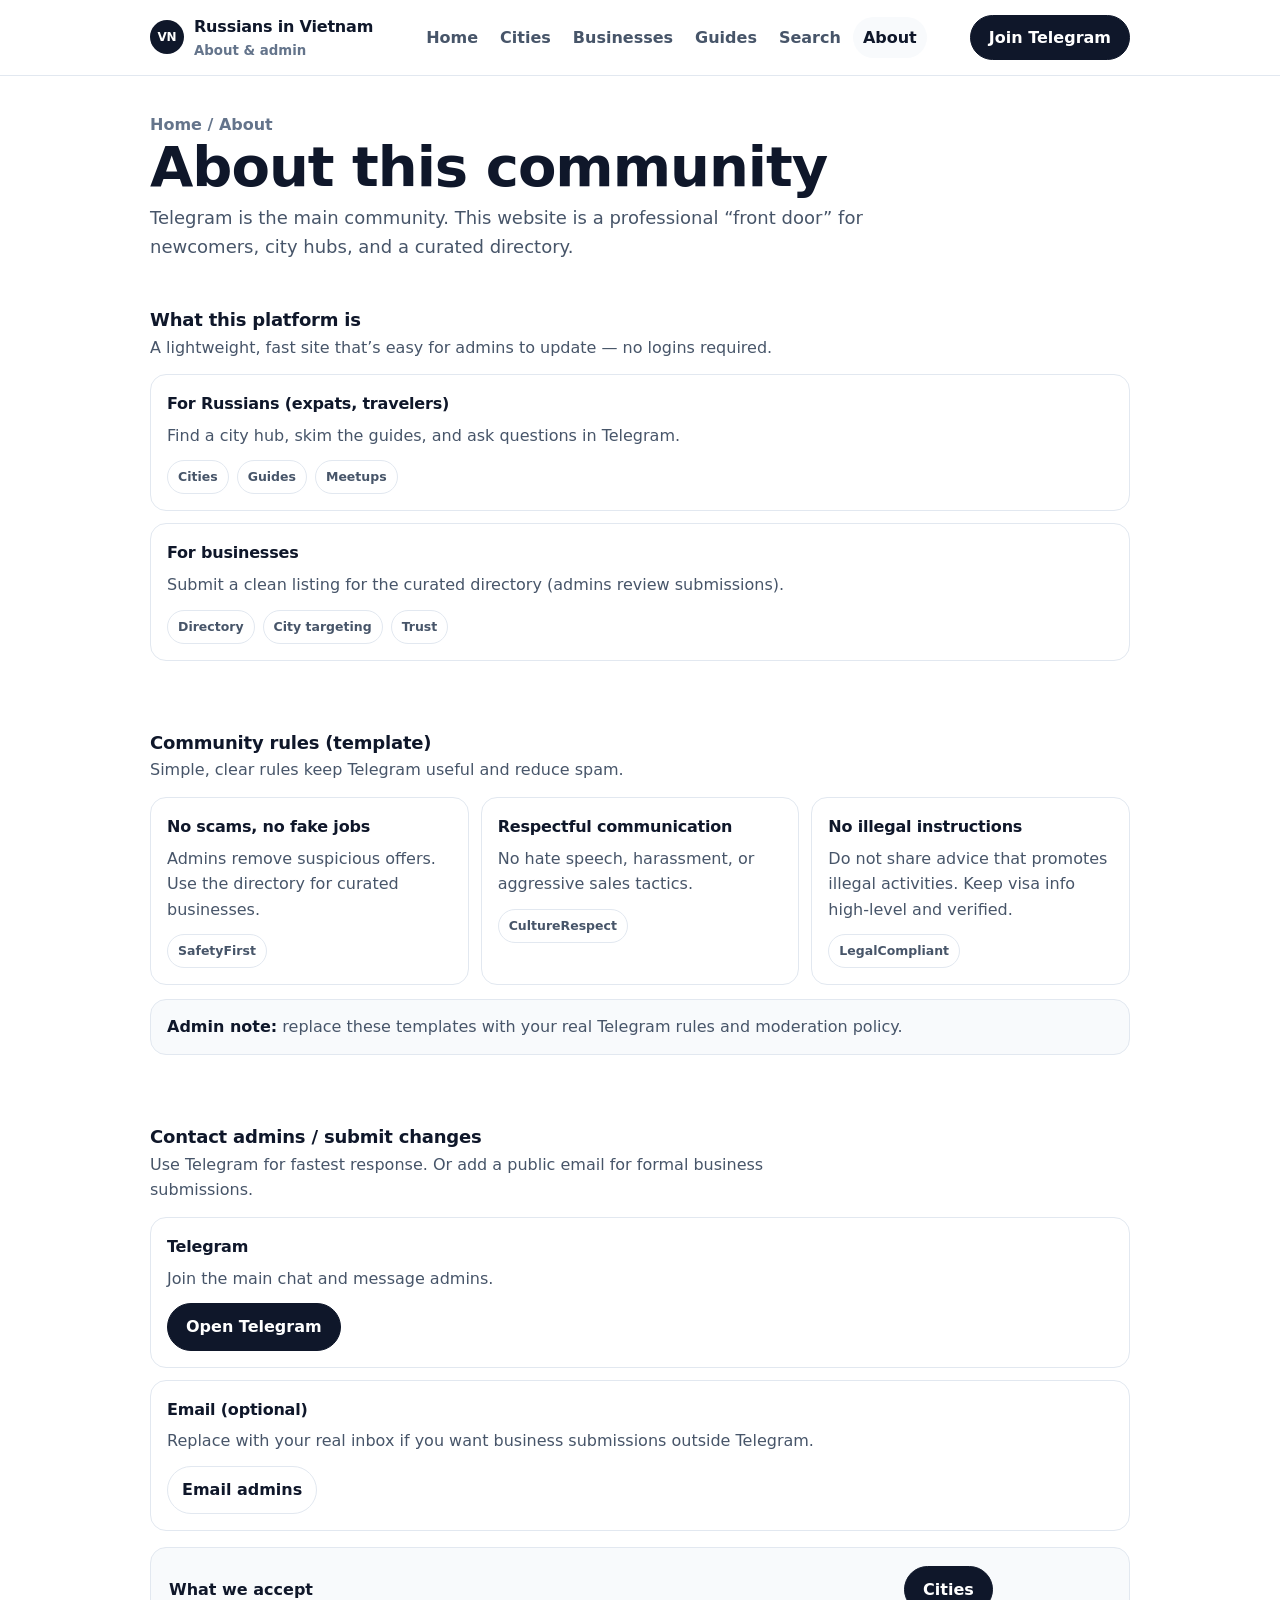
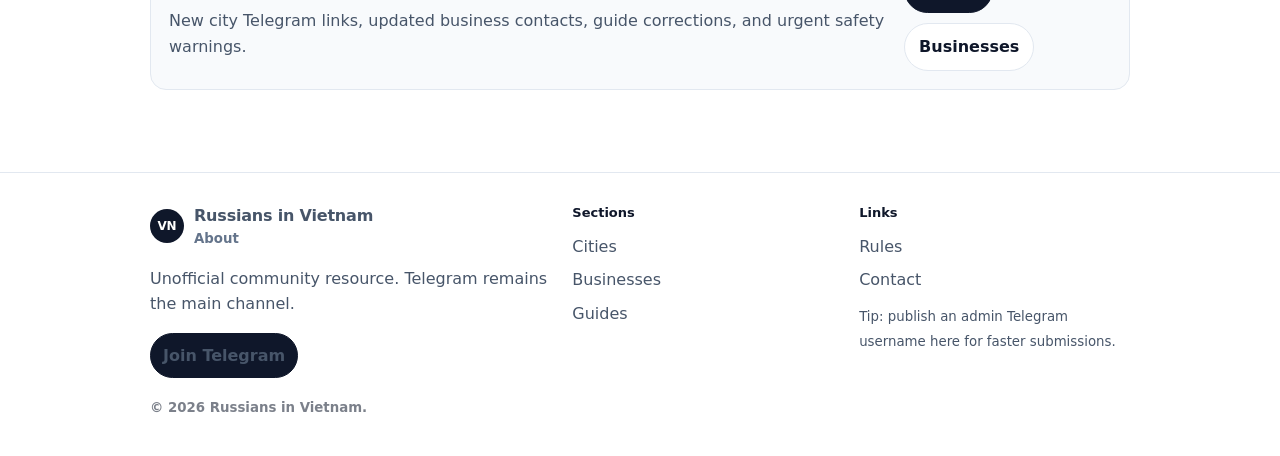
==== about/index.html @ 2bc67927 "VietNow: static site, Telegram search, Supabase schema, Python listener Made-with: Cursor" ====
<!doctype html>
<html lang="en">
  <head>
    <meta charset="utf-8" />
    <meta name="viewport" content="width=device-width, initial-scale=1" />
    <meta name="theme-color" content="#ffffff" />

    <title>About — Russians in Vietnam</title>
    <meta name="description" content="About the Russians in Vietnam platform: purpose, rules, and how to contact admins to add cities and businesses." />

    <link rel="stylesheet" href="../assets/styles.css" />
  </head>
  <body>
    <header class="topbar">
      <div class="container">
        <div class="topbar-inner">
          <a class="brand" href="../">
            <span class="brand-badge">VN</span>
            <span>
              Russians in Vietnam
              <small>About & admin</small>
            </span>
          </a>

          <nav class="nav" aria-label="Primary">
            <a href="../">Home</a>
            <a href="../cities/">Cities</a>
            <a href="../business/">Businesses</a>
            <a href="../guides/">Guides</a>
            <a href="../search/">Search</a>
            <a href="./" aria-current="page">About</a>
          </nav>

          <div class="actions">
            <a class="btn btn-primary btn-small btn-wide" href="https://t.me/your_telegram_invite" target="_blank" rel="noreferrer">
              Join Telegram
            </a>
            <button class="btn menu-btn" id="menuBtn" aria-expanded="false" aria-controls="mobileNav" type="button">Menu</button>
          </div>
        </div>

        <div class="mobile-nav" id="mobileNav">
          <div class="grid">
            <a href="../">Home</a>
            <a href="../cities/">Cities</a>
            <a href="../business/">Businesses</a>
            <a href="../guides/">Guides</a>
            <a href="../search/">Search</a>
            <a href="./" aria-current="page">About</a>
            <a class="btn btn-primary" href="https://t.me/your_telegram_invite" target="_blank" rel="noreferrer">Join Telegram</a>
          </div>
        </div>
      </div>
    </header>

    <main>
      <section class="page-title">
        <div class="container">
          <div class="breadcrumbs">Home / About</div>
          <h1>About this community</h1>
          <p class="lead" style="margin-bottom:0;">
            Telegram is the main community. This website is a professional “front door” for newcomers, city hubs, and a curated directory.
          </p>
        </div>
      </section>

      <section class="section">
        <div class="container">
          <div class="section-head">
            <div>
              <h2>What this platform is</h2>
              <p>A lightweight, fast site that’s easy for admins to update — no logins required.</p>
            </div>
          </div>

          <div class="grid-2">
            <div class="card">
              <h3>For Russians (expats, travelers)</h3>
              <p>Find a city hub, skim the guides, and ask questions in Telegram.</p>
              <div class="tags" style="margin-top:12px;">
                <span class="tag">Cities</span>
                <span class="tag">Guides</span>
                <span class="tag">Meetups</span>
              </div>
            </div>
            <div class="card">
              <h3>For businesses</h3>
              <p>Submit a clean listing for the curated directory (admins review submissions).</p>
              <div class="tags" style="margin-top:12px;">
                <span class="tag">Directory</span>
                <span class="tag">City targeting</span>
                <span class="tag">Trust</span>
              </div>
            </div>
          </div>
        </div>
      </section>

      <section class="section" id="rules">
        <div class="container">
          <div class="section-head">
            <div>
              <h2>Community rules (template)</h2>
              <p>Simple, clear rules keep Telegram useful and reduce spam.</p>
            </div>
          </div>

          <div class="cards">
            <div class="card">
              <h3>No scams, no fake jobs</h3>
              <p>Admins remove suspicious offers. Use the directory for curated businesses.</p>
              <div class="tags"><span class="tag"><strong>Safety</strong> First</span></div>
            </div>
            <div class="card">
              <h3>Respectful communication</h3>
              <p>No hate speech, harassment, or aggressive sales tactics.</p>
              <div class="tags"><span class="tag"><strong>Culture</strong> Respect</span></div>
            </div>
            <div class="card">
              <h3>No illegal instructions</h3>
              <p>Do not share advice that promotes illegal activities. Keep visa info high-level and verified.</p>
              <div class="tags"><span class="tag"><strong>Legal</strong> Compliant</span></div>
            </div>
          </div>

          <div class="notice">
            <strong>Admin note:</strong> replace these templates with your real Telegram rules and moderation policy.
          </div>
        </div>
      </section>

      <section class="section" id="contact">
        <div class="container">
          <div class="section-head">
            <div>
              <h2>Contact admins / submit changes</h2>
              <p>Use Telegram for fastest response. Or add a public email for formal business submissions.</p>
            </div>
          </div>

          <div class="grid-2">
            <div class="card">
              <h3>Telegram</h3>
              <p>Join the main chat and message admins.</p>
              <div style="margin-top:12px;" class="hero-actions">
                <a class="btn btn-primary btn-wide" href="https://t.me/your_telegram_invite" target="_blank" rel="noreferrer">Open Telegram</a>
              </div>
            </div>
            <div class="card">
              <h3>Email (optional)</h3>
              <p>Replace with your real inbox if you want business submissions outside Telegram.</p>
              <div style="margin-top:12px;" class="hero-actions">
                <a class="btn" href="mailto:admin@yourdomain.com?subject=Russians%20in%20Vietnam%20—%20Submission">Email admins</a>
              </div>
            </div>
          </div>

          <div class="cta" style="margin-top:16px;">
            <div>
              <h3 style="margin:0 0 6px; font-size:16px;">What we accept</h3>
              <p>New city Telegram links, updated business contacts, guide corrections, and urgent safety warnings.</p>
            </div>
            <div class="hero-actions">
              <a class="btn btn-primary btn-wide" href="../cities/">Cities</a>
              <a class="btn" href="../business/">Businesses</a>
            </div>
          </div>
        </div>
      </section>
    </main>

    <footer class="footer">
      <div class="container">
        <div class="footer-grid">
          <div>
            <div class="brand" style="margin-bottom:10px;">
              <span class="brand-badge">VN</span>
              <span>
                Russians in Vietnam
                <small>About</small>
              </span>
            </div>
            <p>Unofficial community resource. Telegram remains the main channel.</p>
            <div style="margin-top:12px;">
              <a class="btn btn-primary btn-small" href="https://t.me/your_telegram_invite" target="_blank" rel="noreferrer">Join Telegram</a>
            </div>
          </div>
          <div>
            <h3>Sections</h3>
            <ul class="list">
              <li><a href="../cities/">Cities</a></li>
              <li><a href="../business/">Businesses</a></li>
              <li><a href="../guides/">Guides</a></li>
            </ul>
          </div>
          <div>
            <h3>Links</h3>
            <ul class="list">
              <li><a href="#rules">Rules</a></li>
              <li><a href="#contact">Contact</a></li>
            </ul>
            <p style="margin-top:10px;"><small>Tip: publish an admin Telegram username here for faster submissions.</small></p>
          </div>
        </div>
        <div style="margin-top:16px; color: rgba(15,23,42,.55); font-weight:650;">
          <small>© <span id="year"></span> Russians in Vietnam.</small>
        </div>
      </div>
    </footer>

    <script src="../assets/app.js"></script>
    <script>
      document.getElementById('year').textContent = new Date().getFullYear();
    </script>
  </body>
</html>
---- assets/styles.css ----
:root{
  --bg: #ffffff;
  --text: #0f172a;
  --muted: #475569;
  --muted-2: #64748b;
  --border: #e2e8f0;
  --surface: #ffffff;
  --surface-2: #f8fafc;
  --brand: #0ea5e9;
  --ring: rgba(14,165,233,.25);
  --maxw: 980px;
  --radius: 16px;
  --radius-sm: 12px;
  --font: ui-sans-serif, system-ui, -apple-system, "Segoe UI", Roboto, Inter, Arial, "Noto Sans";
}

*{ box-sizing:border-box; }
html,body{ height:100%; }
body{
  margin:0;
  font-family: var(--font);
  color: var(--text);
  background: var(--bg);
  line-height: 1.6;
  -webkit-font-smoothing: antialiased;
  -moz-osx-font-smoothing: grayscale;
}

a{ color: inherit; text-decoration: none; }
a.link{ color: var(--brand); }
a.link:hover{ text-decoration: underline; }

.container{ width:min(var(--maxw), calc(100% - 44px)); margin:0 auto; }
.sr-only{ position:absolute; width:1px; height:1px; padding:0; margin:-1px; overflow:hidden; clip:rect(0,0,0,0); white-space:nowrap; border:0; }

.topbar{
  position: sticky;
  top: 0;
  z-index: 50;
  background: rgba(255,255,255,.86);
  border-bottom: 1px solid var(--border);
  backdrop-filter: blur(10px);
}
.topbar-inner{
  display:flex;
  align-items:center;
  justify-content:space-between;
  padding: 14px 0;
  gap: 14px;
}
.brand{
  display:flex;
  align-items:center;
  gap: 10px;
  font-weight: 750;
  letter-spacing: -0.2px;
}
.brand-badge{
  width: 34px;
  height: 34px;
  border-radius: 999px;
  background: #0f172a;
  color: #ffffff;
  display:grid;
  place-items:center;
  font-weight: 850;
  font-size: 12px;
}
.brand small{
  display:block;
  color: var(--muted-2);
  font-weight: 650;
  letter-spacing: 0;
}

.nav{
  display:flex;
  align-items:center;
  gap: 2px;
}
.nav a{
  padding: 8px 10px;
  border-radius: 999px;
  color: var(--muted);
  font-weight: 680;
}
.nav a:hover{ background: var(--surface-2); color: var(--text); }
.nav a[aria-current="page"]{ background: var(--surface-2); color: var(--text); }

.actions{ display:flex; align-items:center; gap: 10px; }
.btn{
  display:inline-flex;
  align-items:center;
  justify-content:center;
  gap: 10px;
  padding: 10px 14px;
  border-radius: 999px;
  border: 1px solid var(--border);
  background: var(--surface);
  color: var(--text);
  font-weight: 720;
  cursor:pointer;
  transition: background .12s ease, border-color .12s ease, transform .08s ease;
  user-select:none;
}
.btn:hover{ background: var(--surface-2); }
.btn:active{ transform: translateY(1px); }
.btn:focus{ outline: 2px solid transparent; box-shadow: 0 0 0 4px var(--ring); }
.btn-primary{
  background: #0f172a;
  color: #ffffff;
  border-color: #0f172a;
}
.btn-primary:hover{ background: #111c33; }
.btn-ghost{ background: transparent; }
.btn-small{ padding: 9px 12px; font-weight: 720; }
.btn-wide{ padding-left: 18px; padding-right: 18px; }

.menu-btn{ display:none; }
.mobile-nav{ display:none; padding: 0 0 14px; }
.mobile-nav .grid{ display:grid; grid-template-columns: 1fr; gap: 10px; }
.mobile-nav a{
  display:block;
  padding: 12px 12px;
  border-radius: 12px;
  border: 1px solid var(--border);
  background: var(--surface);
  color: var(--muted);
  font-weight: 700;
}
.mobile-nav a:hover{ background: var(--surface-2); color: var(--text); }
.mobile-nav.open{ display:block; }

.hero{ padding: 64px 0 24px; }
h1{
  margin: 12px 0 10px;
  font-size: clamp(34px, 4.6vw, 56px);
  line-height: 1.05;
  letter-spacing: -1px;
}
.lead{
  color: var(--muted);
  font-size: 18px;
  margin: 0 0 22px;
  max-width: 70ch;
}
.hero-actions{ display:flex; flex-wrap:wrap; gap: 10px; align-items:center; }

.kicker{
  display:inline-flex;
  align-items:center;
  gap: 10px;
  color: var(--muted);
  padding: 6px 10px;
  border-radius: 999px;
  border: 1px solid var(--border);
  background: var(--surface);
  font-weight: 680;
}
.dot{ width:7px; height:7px; border-radius: 999px; background: var(--brand); }

.section{ padding: 34px 0; }
.section-head{
  display:flex;
  align-items:flex-end;
  justify-content:space-between;
  gap: 14px;
  margin-bottom: 14px;
}
.section-head h2{ margin:0; font-size: 18px; letter-spacing: -0.2px; }
.section-head p{ margin:0; color: var(--muted); max-width: 70ch; }

.cards{
  display:grid;
  grid-template-columns: repeat(12, 1fr);
  gap: 12px;
}
.card{
  grid-column: span 4;
  border-radius: var(--radius);
  border: 1px solid var(--border);
  background: var(--surface);
  padding: 16px;
  transition: background .12s ease, border-color .12s ease;
}
.card:hover{ background: var(--surface-2); }
.card h3{ margin:0 0 6px; font-size: 16px; letter-spacing: -0.2px; }
.card p{ margin:0; color: var(--muted); }

.tags{ margin-top: 12px; display:flex; gap:8px; flex-wrap:wrap; }
.tag{
  display:inline-flex;
  align-items:center;
  padding: 6px 10px;
  border-radius: 999px;
  border: 1px solid var(--border);
  background: var(--surface);
  color: var(--muted);
  font-weight: 700;
  font-size: 12.5px;
}

.toolbar{
  display:flex;
  gap: 10px;
  flex-wrap:wrap;
  align-items:center;
  justify-content:space-between;
  margin: 10px 0 14px;
}
.input{
  flex: 1 1 260px;
  display:flex;
  align-items:center;
  gap: 10px;
  padding: 10px 12px;
  border-radius: 999px;
  border: 1px solid var(--border);
  background: var(--surface);
}
.input input{
  width:100%;
  border:0;
  outline:none;
  background: transparent;
  color: var(--text);
  font: inherit;
}
.pill-row{ display:flex; gap: 8px; flex-wrap:wrap; }
.pill{
  padding: 9px 12px;
  border-radius: 999px;
  border: 1px solid var(--border);
  background: var(--surface);
  color: var(--muted);
  font-weight: 720;
  cursor:pointer;
}
.pill:hover{ background: var(--surface-2); color: var(--text); }
.pill[aria-pressed="true"]{
  background: #0f172a;
  border-color: #0f172a;
  color: #ffffff;
}

.page-title{ padding: 36px 0 10px; }
.page-title h1{ margin: 0 0 8px; }
.breadcrumbs{ color: var(--muted-2); font-weight: 650; }

.notice{
  margin-top: 14px;
  border: 1px solid var(--border);
  background: var(--surface-2);
  border-radius: var(--radius);
  padding: 14px 16px;
  color: var(--muted);
}
.notice strong{ color: var(--text); }

.cta{
  margin-top: 16px;
  padding: 18px;
  border-radius: var(--radius);
  border: 1px solid var(--border);
  background: var(--surface-2);
  display:flex;
  justify-content:space-between;
  align-items:center;
  gap: 14px;
}
.cta p{ margin:0; color: var(--muted); }

.grid-2{ display:grid; grid-template-columns: 1fr 1fr; gap: 12px; }

.footer{
  margin-top: 48px;
  padding: 30px 0 36px;
  border-top: 1px solid var(--border);
  color: var(--muted);
}
.footer-grid{
  display:grid;
  grid-template-columns: 1.2fr .8fr .8fr;
  gap: 16px;
}
.footer a{ color: var(--muted); }
.footer a:hover{ color: var(--text); }
.footer h3{ margin:0 0 10px; font-size: 13px; color: var(--text); }
.list{ list-style:none; padding:0; margin:0; display:grid; gap: 8px; }

@media (max-width: 920px){
  .footer-grid{ grid-template-columns: 1fr; }
}

@media (max-width: 860px){
  .nav{ display:none; }
  .menu-btn{ display:inline-flex; }
  .card{ grid-column: span 6; }
}

@media (max-width: 560px){
  .container{ width: min(var(--maxw), calc(100% - 28px)); }
  .card{ grid-column: span 12; }
  .cta{ flex-direction: column; align-items:flex-start; }
  .grid-2{ grid-template-columns: 1fr; }
}

/* --- Search page ------------------------------------------------------- */
.search-shell{
  display:grid;
  gap: 14px;
}
.search-bar{
  display:flex;
  gap: 10px;
  align-items:center;
  flex-wrap: wrap;
}
.search-bar .input{ flex: 1 1 320px; }

.filter-block{
  border: 1px solid var(--border);
  background: var(--surface);
  border-radius: var(--radius);
  padding: 12px 14px;
}
.filter-block h3{
  margin: 0 0 8px;
  font-size: 12.5px;
  color: var(--muted-2);
  text-transform: uppercase;
  letter-spacing: .6px;
  font-weight: 750;
}
.filter-grid{
  display:grid;
  grid-template-columns: 1fr 1fr;
  gap: 10px;
}
@media (max-width: 860px){
  .filter-grid{ grid-template-columns: 1fr; }
}

.results-head{
  display:flex;
  justify-content: space-between;
  align-items: center;
  gap: 10px;
  margin-top: 4px;
}
.results-head small{ color: var(--muted-2); font-weight: 650; }

#results{
  display:grid;
  gap: 10px;
}

.result-card{
  border: 1px solid var(--border);
  background: var(--surface);
  border-radius: var(--radius);
  padding: 14px 16px;
  transition: background .12s ease, border-color .12s ease;
}
.result-card:hover{ background: var(--surface-2); }
.result-head{
  display:flex;
  justify-content: space-between;
  align-items:flex-start;
  gap: 10px;
  margin-bottom: 8px;
}
.result-head .tags{ margin-top: 0; }
.result-date{
  color: var(--muted-2);
  font-weight: 700;
  font-size: 12.5px;
  white-space: nowrap;
}
.result-text{
  margin: 0 0 10px;
  white-space: pre-wrap;
  word-break: break-word;
  color: var(--text);
}
.result-text mark{
  background: #fef08a;
  color: inherit;
  padding: 0 2px;
  border-radius: 3px;
}
.result-actions{
  display:flex;
  align-items:center;
  gap: 10px;
  flex-wrap: wrap;
}
.result-author{ color: var(--muted-2); font-weight: 700; font-size: 13px; }

.search-empty{
  padding: 18px;
  border: 1px dashed var(--border);
  border-radius: var(--radius);
  color: var(--muted);
  text-align: center;
}
#loadMoreBtn{ margin: 8px auto 0; display:block; }

/* --- High-end search hero (search/index.html) ------------------------- */
:root{
  --brand-blue: #2563eb;
  --brand-blue-2: #1d4ed8;
  --brand-ring: rgba(37, 99, 235, 0.16);
  --shadow-md: 0 10px 30px -12px rgba(15, 23, 42, 0.18);
  --shadow-lg: 0 24px 60px -24px rgba(15, 23, 42, 0.28);
}

body.search-app{ background: #ffffff; }

.mini-bar{
  position: sticky;
  top: 0;
  z-index: 50;
  background: rgba(255, 255, 255, 0.88);
  backdrop-filter: blur(10px);
  border-bottom: 1px solid var(--border);
}
.mini-bar-inner{
  display: flex;
  align-items: center;
  justify-content: space-between;
  padding: 14px 0;
  gap: 14px;
}
.mini-bar .brand{ font-weight: 800; letter-spacing: -0.3px; }
.mini-bar-actions{ display: flex; gap: 8px; align-items: center; }
.link-btn{
  background: transparent;
  border: 0;
  color: var(--muted);
  font: inherit;
  font-weight: 720;
  padding: 8px 12px;
  border-radius: 999px;
  cursor: pointer;
}
.link-btn:hover{ background: var(--surface-2); color: var(--text); }
.brand-btn{
  background: var(--brand-blue);
  color: #fff;
  border: 1px solid var(--brand-blue);
  padding: 9px 16px;
  border-radius: 999px;
  font-weight: 720;
  cursor: pointer;
  transition: background .12s ease, transform .08s ease, box-shadow .12s ease;
}
.brand-btn:hover{ background: var(--brand-blue-2); box-shadow: 0 6px 18px -8px var(--brand-blue); }
.brand-btn:active{ transform: translateY(1px); }

.hero-wrap{
  min-height: calc(100vh - 260px);
  display: grid;
  place-items: center;
  padding: 56px 0 40px;
}
.hero-inner{
  width: min(720px, 100% - 36px);
  text-align: center;
  margin: 0 auto;
  animation: heroIn .5s ease both;
}
@keyframes heroIn{
  from{ opacity: 0; transform: translateY(8px); }
  to  { opacity: 1; transform: none; }
}
.hero-eyebrow{
  display: inline-flex;
  align-items: center;
  gap: 8px;
  color: var(--muted);
  font-weight: 700;
  font-size: 13px;
  padding: 6px 12px;
  border: 1px solid var(--border);
  border-radius: 999px;
  background: #fff;
}
.hero-eyebrow .dot{ background: var(--brand-blue); }

.hero-title{
  margin: 18px 0 8px;
  font-size: clamp(30px, 4.4vw, 46px);
  font-weight: 800;
  line-height: 1.08;
  letter-spacing: -1.2px;
}
.hero-title .accent{
  background: linear-gradient(90deg, var(--brand-blue), #06b6d4);
  -webkit-background-clip: text;
  background-clip: text;
  -webkit-text-fill-color: transparent;
  color: transparent;
}
.hero-sub{
  margin: 0 0 22px;
  color: var(--muted);
  font-size: 15.5px;
}

.hero-search{
  display: flex;
  align-items: center;
  gap: 8px;
  padding: 8px 8px 8px 18px;
  border: 1.5px solid var(--brand-blue);
  border-radius: 999px;
  background: #fff;
  box-shadow: 0 0 0 0 var(--brand-ring), var(--shadow-md);
  transition: box-shadow .2s ease, border-color .2s ease, transform .1s ease;
}
.hero-search:focus-within{
  box-shadow: 0 0 0 6px var(--brand-ring), var(--shadow-lg);
  border-color: var(--brand-blue-2);
}
.hero-search .icon{
  color: var(--brand-blue);
  font-size: 20px;
  font-weight: 800;
  line-height: 1;
  padding-right: 4px;
}
.hero-search input{
  flex: 1 1 auto;
  min-width: 0;
  border: 0;
  outline: none;
  background: transparent;
  padding: 14px 0;
  font: inherit;
  font-size: 17px;
  color: var(--text);
}
.hero-search input::placeholder{ color: #94a3b8; }
.hero-search .go{
  flex-shrink: 0;
  border: 0;
  background: var(--brand-blue);
  color: #fff;
  border-radius: 999px;
  padding: 12px 22px;
  font: inherit;
  font-weight: 720;
  cursor: pointer;
  transition: background .12s ease, transform .08s ease;
}
.hero-search .go:hover{ background: var(--brand-blue-2); }
.hero-search .go:active{ transform: translateY(1px); }

.hero-suggest{
  display: flex;
  gap: 8px;
  flex-wrap: wrap;
  justify-content: center;
  margin-top: 14px;
}
.chip-suggest{
  background: #fff;
  border: 1px solid var(--border);
  color: var(--muted);
  padding: 7px 12px;
  border-radius: 999px;
  font-weight: 680;
  font-size: 13.5px;
  cursor: pointer;
  transition: background .12s ease, border-color .12s ease, color .12s ease;
}
.chip-suggest:hover{
  background: #f1f5ff;
  border-color: #bfdbfe;
  color: var(--brand-blue-2);
}

/* --- Results (media-aware) ------------------------------------------- */
.results-wrap{
  width: min(820px, 100% - 36px);
  margin: 0 auto;
  padding: 8px 0 48px;
  display: grid;
  gap: 12px;
}
.results-wrap.hidden{ display: none; }
.results-toolbar{
  display: flex;
  gap: 10px;
  align-items: center;
  justify-content: space-between;
  flex-wrap: wrap;
  padding: 8px 4px;
}
.results-toolbar small{ color: var(--muted-2); font-weight: 700; }
.toolbar-filters{ display: flex; gap: 8px; flex-wrap: wrap; }
.toolbar-filters .pill{ padding: 7px 11px; font-size: 13px; }

.result-media{
  display: block;
  width: 100%;
  max-height: 260px;
  object-fit: cover;
  border-radius: 12px;
  margin-bottom: 10px;
  background: var(--surface-2);
}

/* --- FAQ ------------------------------------------------------------ */
.faq-section{
  width: min(720px, 100% - 36px);
  margin: 24px auto 12px;
}
.faq-section h2{
  font-size: 22px;
  letter-spacing: -0.4px;
  margin: 0 0 16px;
  text-align: center;
}
.faq-list{ display: grid; gap: 10px; }
.faq-item{
  border: 1px solid var(--border);
  border-radius: 14px;
  background: #fff;
  overflow: hidden;
  transition: border-color .15s ease, box-shadow .15s ease;
}
.faq-item[open]{
  border-color: #bfdbfe;
  box-shadow: 0 10px 24px -18px var(--brand-blue);
}
.faq-item summary{
  cursor: pointer;
  list-style: none;
  padding: 16px 18px;
  font-weight: 720;
  display: flex;
  align-items: center;
  justify-content: space-between;
  gap: 12px;
}
.faq-item summary::-webkit-details-marker{ display: none; }
.faq-item summary::after{
  content: "+";
  color: var(--brand-blue);
  font-weight: 800;
  font-size: 20px;
  transition: transform .2s ease;
}
.faq-item[open] summary::after{ content: "−"; }
.faq-item p{
  margin: 0;
  padding: 0 18px 16px;
  color: var(--muted);
}

/* --- Legal footer --------------------------------------------------- */
.legal-footer{
  border-top: 1px solid var(--border);
  padding: 22px 0 28px;
  color: var(--muted-2);
  font-size: 13.5px;
  background: #fff;
}
.legal-inner{
  display: flex;
  gap: 14px;
  justify-content: space-between;
  align-items: center;
  flex-wrap: wrap;
}
.legal-links{ display: flex; gap: 18px; flex-wrap: wrap; }
.legal-links a{ color: var(--muted); font-weight: 700; }
.legal-links a:hover{ color: var(--text); text-decoration: underline; }

/* --- Auth modal ----------------------------------------------------- */
.modal-backdrop{
  position: fixed;
  inset: 0;
  background: rgba(15, 23, 42, 0.5);
  display: none;
  align-items: center;
  justify-content: center;
  z-index: 100;
  padding: 16px;
  animation: fadeIn .18s ease both;
}
.modal-backdrop.open{ display: flex; }
@keyframes fadeIn{ from{opacity:0} to{opacity:1} }
.modal{
  width: min(420px, 100%);
  background: #fff;
  border-radius: 18px;
  box-shadow: var(--shadow-lg);
  padding: 22px;
  animation: modalIn .22s ease both;
}
@keyframes modalIn{ from{opacity:0; transform: translateY(10px) scale(.98)} to{opacity:1; transform: none} }
.modal h3{ margin: 0 0 6px; font-size: 20px; letter-spacing: -0.3px; }
.modal p.modal-sub{ margin: 0 0 16px; color: var(--muted); font-size: 14px; }
.modal-close{
  float: right;
  background: transparent;
  border: 0;
  font-size: 22px;
  line-height: 1;
  cursor: pointer;
  color: var(--muted-2);
  padding: 2px 6px;
  border-radius: 8px;
}
.modal-close:hover{ background: var(--surface-2); color: var(--text); }
.modal .tabs{
  display: flex;
  background: var(--surface-2);
  padding: 4px;
  border-radius: 999px;
  margin-bottom: 16px;
  gap: 4px;
}
.modal .tabs button{
  flex: 1;
  border: 0;
  background: transparent;
  color: var(--muted);
  padding: 8px 12px;
  border-radius: 999px;
  cursor: pointer;
  font: inherit;
  font-weight: 700;
}
.modal .tabs button[aria-selected="true"]{
  background: #fff;
  color: var(--text);
  box-shadow: 0 1px 2px rgba(15,23,42,.06);
}
.modal-form{ display: grid; gap: 10px; }
.modal-form label{ display: grid; gap: 6px; font-size: 13px; color: var(--muted); font-weight: 700; }
.modal-form input, .modal-form textarea{
  border: 1px solid var(--border);
  background: #fff;
  border-radius: 12px;
  padding: 11px 13px;
  font: inherit;
  color: var(--text);
  outline: none;
  transition: border-color .12s ease, box-shadow .12s ease;
}
.modal-form input:focus, .modal-form textarea:focus{
  border-color: var(--brand-blue);
  box-shadow: 0 0 0 4px var(--brand-ring);
}
.modal-form textarea{ min-height: 90px; resize: vertical; }
.modal-form .btn-submit{
  background: var(--brand-blue);
  color: #fff;
  border: 0;
  padding: 12px 14px;
  border-radius: 12px;
  font: inherit;
  font-weight: 720;
  cursor: pointer;
  margin-top: 4px;
  transition: background .12s ease;
}
.modal-form .btn-submit:hover{ background: var(--brand-blue-2); }
.modal-form .btn-submit[disabled]{ opacity: .6; cursor: wait; }
.form-status{
  font-size: 13px;
  min-height: 1.2em;
  color: var(--muted);
}
.form-status.error{ color: #b91c1c; }
.form-status.success{ color: #047857; }

/* --- Chatbox widget ------------------------------------------------- */
.chatbox-btn{
  position: fixed;
  right: 20px;
  bottom: 20px;
  z-index: 90;
  width: 56px;
  height: 56px;
  border-radius: 999px;
  background: var(--brand-blue);
  color: #fff;
  border: 0;
  cursor: pointer;
  box-shadow: var(--shadow-lg);
  font-size: 22px;
  display: grid;
  place-items: center;
  transition: transform .15s ease, background .12s ease;
}
.chatbox-btn:hover{ background: var(--brand-blue-2); transform: translateY(-1px); }
.chatbox-btn[aria-expanded="true"]{ transform: rotate(45deg); }

.chatbox-panel{
  position: fixed;
  right: 20px;
  bottom: 88px;
  width: min(340px, calc(100% - 40px));
  background: #fff;
  border-radius: 18px;
  box-shadow: var(--shadow-lg);
  border: 1px solid var(--border);
  z-index: 90;
  padding: 18px;
  display: none;
  animation: modalIn .18s ease both;
}
.chatbox-panel.open{ display: block; }
.chatbox-panel h4{ margin: 0 0 4px; font-size: 16px; letter-spacing: -0.2px; }
.chatbox-panel p.chat-sub{ margin: 0 0 12px; color: var(--muted); font-size: 13.5px; }
.chatbox-panel .alt-action{
  margin-top: 10px;
  font-size: 13px;
  color: var(--muted);
  text-align: center;
}
.chatbox-panel .alt-action a{
  color: var(--brand-blue);
  font-weight: 700;
}
.chatbox-panel .alt-action a:hover{ text-decoration: underline; }

@media (max-width: 560px){
  .hero-title{ font-size: 30px; }
  .hero-search{ padding: 6px 6px 6px 14px; }
  .hero-search .go{ padding: 10px 14px; }
  .chatbox-btn{ right: 14px; bottom: 14px; }
  .chatbox-panel{ right: 14px; bottom: 80px; }
}
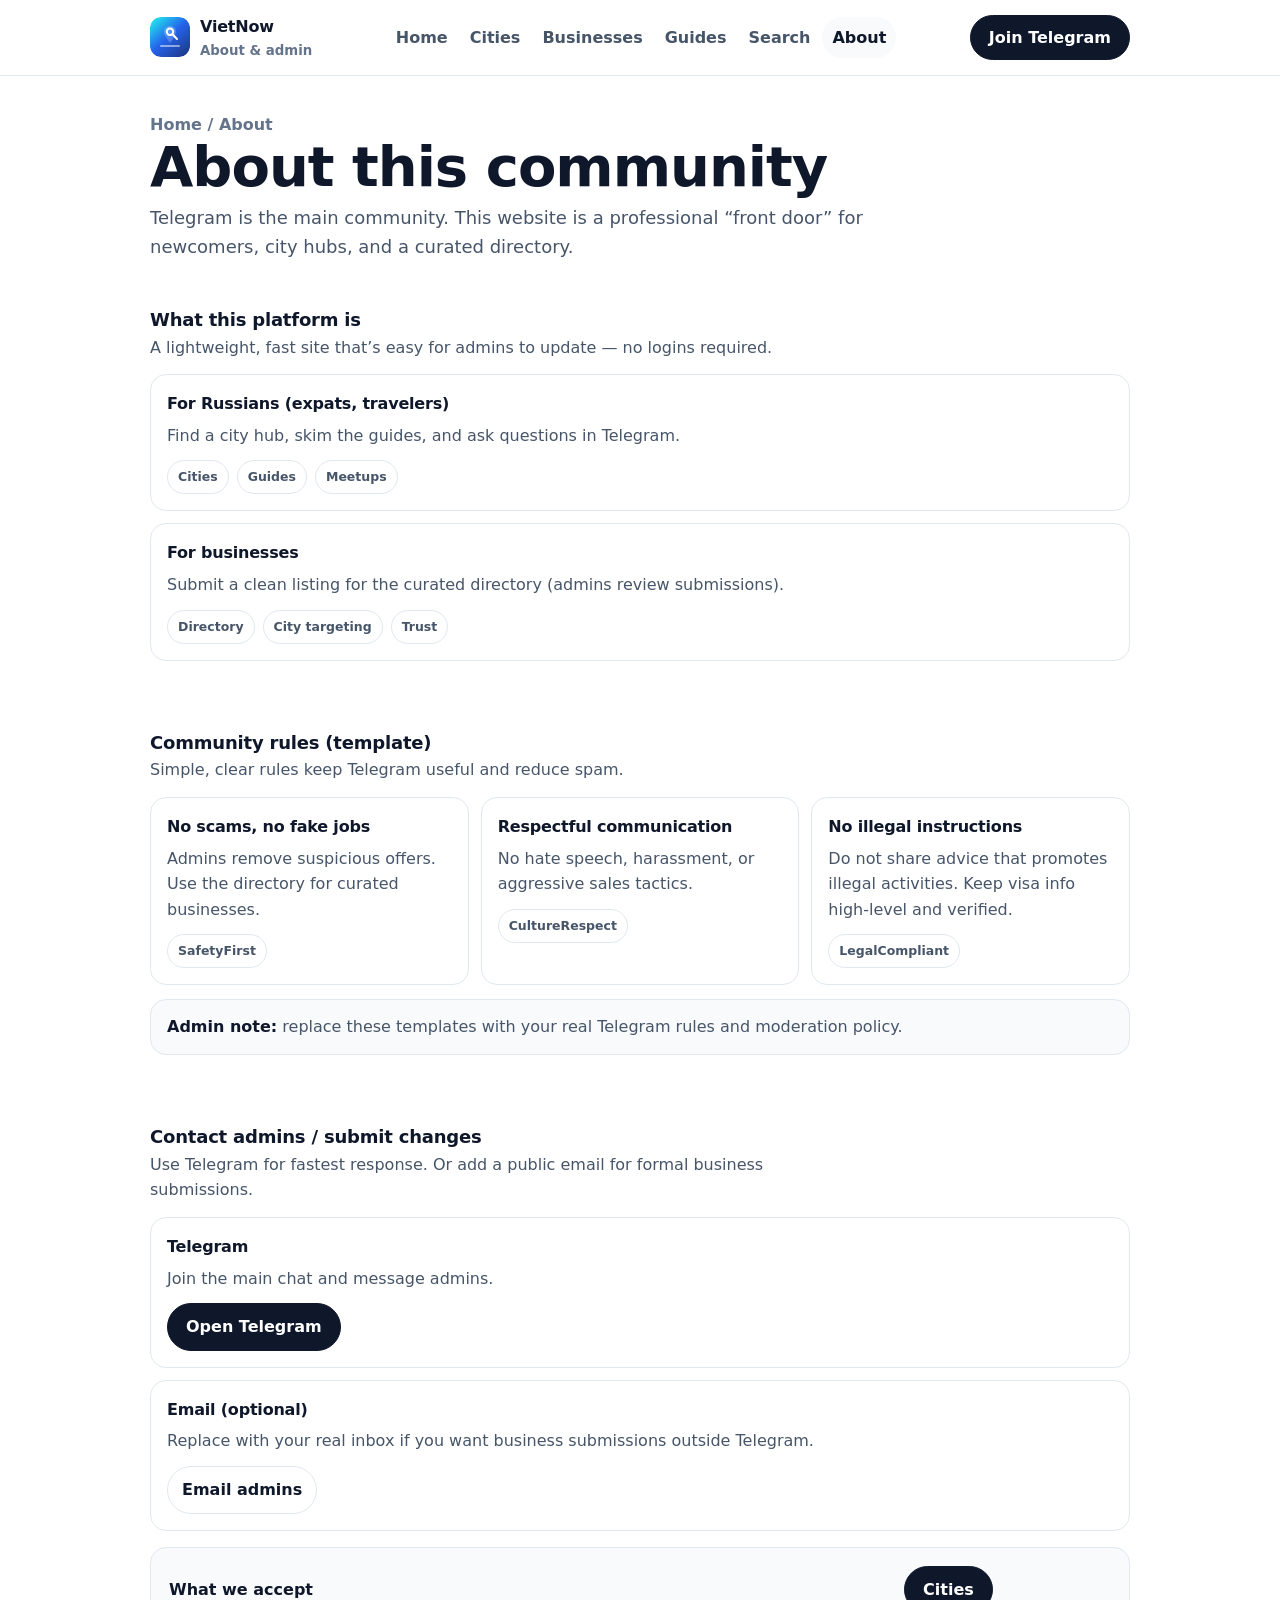
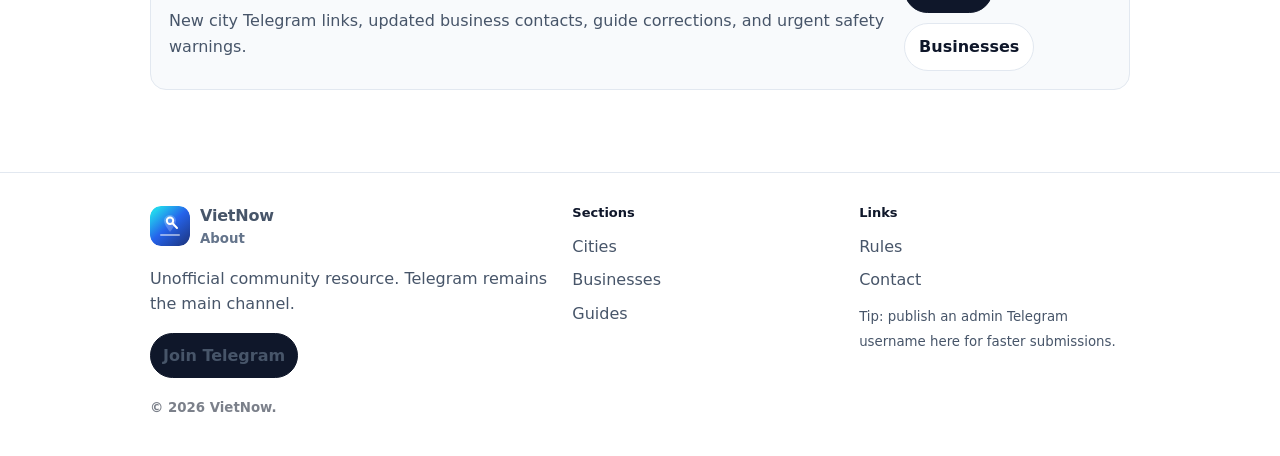
==== commit ef50eb7f: "feat(ui): VietNow branding, mark icon, filter modal, Join Telegram in search header Made-with: Curso" ====
--- a/about/index.html
+++ b/about/index.html
@@ -5,19 +5,20 @@
     <meta name="viewport" content="width=device-width, initial-scale=1" />
     <meta name="theme-color" content="#ffffff" />
 
-    <title>About — Russians in Vietnam</title>
-    <meta name="description" content="About the Russians in Vietnam platform: purpose, rules, and how to contact admins to add cities and businesses." />
+    <title>About — VietNow</title>
+    <meta name="description" content="About VietNow: purpose, rules, and how to contact admins to add cities and businesses." />
 
     <link rel="stylesheet" href="../assets/styles.css" />
+    <link rel="icon" href="../assets/vietnow-mark.svg" type="image/svg+xml" />
   </head>
   <body>
     <header class="topbar">
       <div class="container">
         <div class="topbar-inner">
           <a class="brand" href="../">
-            <span class="brand-badge">VN</span>
+            <img class="brand-mark" src="../assets/vietnow-mark.svg" width="40" height="40" alt="" />
             <span>
-              Russians in Vietnam
+              VietNow
               <small>About & admin</small>
             </span>
           </a>
@@ -32,7 +33,7 @@
           </nav>
 
           <div class="actions">
-            <a class="btn btn-primary btn-small btn-wide" href="https://t.me/your_telegram_invite" target="_blank" rel="noreferrer">
+            <a class="btn btn-primary btn-small btn-wide" href="https://t.me/vietnam_now44" target="_blank" rel="noreferrer">
               Join Telegram
             </a>
             <button class="btn menu-btn" id="menuBtn" aria-expanded="false" aria-controls="mobileNav" type="button">Menu</button>
@@ -47,7 +48,7 @@
             <a href="../guides/">Guides</a>
             <a href="../search/">Search</a>
             <a href="./" aria-current="page">About</a>
-            <a class="btn btn-primary" href="https://t.me/your_telegram_invite" target="_blank" rel="noreferrer">Join Telegram</a>
+            <a class="btn btn-primary" href="https://t.me/vietnam_now44" target="_blank" rel="noreferrer">Join Telegram</a>
           </div>
         </div>
       </div>
@@ -143,7 +144,7 @@
               <h3>Telegram</h3>
               <p>Join the main chat and message admins.</p>
               <div style="margin-top:12px;" class="hero-actions">
-                <a class="btn btn-primary btn-wide" href="https://t.me/your_telegram_invite" target="_blank" rel="noreferrer">Open Telegram</a>
+                <a class="btn btn-primary btn-wide" href="https://t.me/vietnam_now44" target="_blank" rel="noreferrer">Open Telegram</a>
               </div>
             </div>
             <div class="card">
@@ -174,15 +175,15 @@
         <div class="footer-grid">
           <div>
             <div class="brand" style="margin-bottom:10px;">
-              <span class="brand-badge">VN</span>
+              <img class="brand-mark" src="../assets/vietnow-mark.svg" width="40" height="40" alt="" />
               <span>
-                Russians in Vietnam
+                VietNow
                 <small>About</small>
               </span>
             </div>
             <p>Unofficial community resource. Telegram remains the main channel.</p>
             <div style="margin-top:12px;">
-              <a class="btn btn-primary btn-small" href="https://t.me/your_telegram_invite" target="_blank" rel="noreferrer">Join Telegram</a>
+              <a class="btn btn-primary btn-small" href="https://t.me/vietnam_now44" target="_blank" rel="noreferrer">Join Telegram</a>
             </div>
           </div>
           <div>
@@ -203,7 +204,7 @@
           </div>
         </div>
         <div style="margin-top:16px; color: rgba(15,23,42,.55); font-weight:650;">
-          <small>© <span id="year"></span> Russians in Vietnam.</small>
+          <small>© <span id="year"></span> VietNow.</small>
         </div>
       </div>
     </footer>
--- a/assets/styles.css
+++ b/assets/styles.css
@@ -72,6 +72,14 @@
   font-weight: 650;
   letter-spacing: 0;
 }
+.brand-mark{
+  width: 40px;
+  height: 40px;
+  flex-shrink: 0;
+  border-radius: 11px;
+  display: block;
+  object-fit: cover;
+}
 
 .nav{
   display:flex;
@@ -433,7 +441,13 @@
   gap: 14px;
 }
 .mini-bar .brand{ font-weight: 800; letter-spacing: -0.3px; }
-.mini-bar-actions{ display: flex; gap: 8px; align-items: center; }
+.mini-bar-actions{
+  display: flex;
+  gap: 8px;
+  align-items: center;
+  flex-wrap: wrap;
+  justify-content: flex-end;
+}
 .link-btn{
   background: transparent;
   border: 0;
@@ -557,6 +571,182 @@
 .hero-search .go:hover{ background: var(--brand-blue-2); }
 .hero-search .go:active{ transform: translateY(1px); }
 
+.hero-filter-btn{
+  flex-shrink: 0;
+  width: 48px;
+  height: 48px;
+  border-radius: 999px;
+  border: 1px solid #bfdbfe;
+  background: linear-gradient(180deg, #f8fafc 0%, #eff6ff 100%);
+  cursor: pointer;
+  display: grid;
+  place-items: center;
+  transition: background .15s ease, border-color .15s ease, box-shadow .15s ease, transform .08s ease;
+  color: var(--brand-blue);
+}
+.hero-filter-btn:hover{
+  background: #dbeafe;
+  border-color: var(--brand-blue);
+  box-shadow: 0 0 0 3px var(--brand-ring);
+}
+.hero-filter-btn:active{ transform: scale(0.96); }
+.hero-filter-btn svg{ width: 22px; height: 22px; display: block; }
+
+.mini-bar-auth-group{ display: flex; gap: 8px; align-items: center; flex-wrap: wrap; }
+.brand-btn--outline{
+  background: #fff !important;
+  color: var(--brand-blue) !important;
+  border: 2px solid var(--brand-blue) !important;
+  text-decoration: none;
+  display: inline-flex;
+  align-items: center;
+  justify-content: center;
+  padding: 9px 16px;
+  border-radius: 999px;
+  font-weight: 720;
+  font-size: 14px;
+}
+.brand-btn--outline:hover{
+  background: #eff6ff !important;
+  box-shadow: 0 4px 14px -6px var(--brand-blue);
+}
+
+/* Filter sheet modal */
+.modal-backdrop.filter-sheet.open{
+  align-items: flex-end;
+  justify-content: center;
+  padding: 0;
+}
+@media (min-width: 560px){
+  .modal-backdrop.filter-sheet.open{
+    align-items: center;
+    padding: 16px;
+  }
+}
+.filter-sheet-panel{
+  width: 100%;
+  max-width: 440px;
+  max-height: min(88vh, 720px);
+  overflow-y: auto;
+  border-radius: 20px 20px 0 0;
+  margin-top: auto;
+  animation: sheetUp .22s ease both;
+}
+@media (min-width: 560px){
+  .filter-sheet-panel{
+    border-radius: 18px;
+    margin-top: 0;
+    animation: modalIn .22s ease both;
+  }
+}
+@keyframes sheetUp{
+  from{ transform: translateY(100%); opacity: .9; }
+  to{ transform: none; opacity: 1; }
+}
+.filter-section{ margin-bottom: 20px; }
+.filter-section:last-of-type{ margin-bottom: 0; }
+.filter-section h4{
+  margin: 0 0 10px;
+  font-size: 11px;
+  text-transform: uppercase;
+  letter-spacing: 0.08em;
+  color: var(--muted-2);
+  font-weight: 800;
+}
+.filter-select{
+  width: 100%;
+  padding: 12px 14px;
+  border-radius: 12px;
+  border: 1px solid var(--border);
+  font: inherit;
+  font-weight: 650;
+  color: var(--text);
+  background: #fff;
+  cursor: pointer;
+  appearance: none;
+  background-image: url("data:image/svg+xml,%3Csvg xmlns='http://www.w3.org/2000/svg' width='12' height='12' viewBox='0 0 12 12'%3E%3Cpath fill='%2364748b' d='M3 4.5L6 7.5 9 4.5'/%3E%3C/svg%3E");
+  background-repeat: no-repeat;
+  background-position: right 14px center;
+  padding-right: 36px;
+}
+.filter-select:focus{
+  outline: none;
+  border-color: var(--brand-blue);
+  box-shadow: 0 0 0 4px var(--brand-ring);
+}
+.filter-grid-check{
+  display: grid;
+  grid-template-columns: 1fr 1fr;
+  gap: 8px;
+}
+@media (min-width: 420px){
+  .filter-grid-check{ grid-template-columns: repeat(3, 1fr); }
+}
+.filter-check{
+  display: flex;
+  align-items: center;
+  gap: 8px;
+  padding: 10px 10px;
+  border: 1px solid var(--border);
+  border-radius: 12px;
+  cursor: pointer;
+  font-size: 13px;
+  font-weight: 650;
+  color: var(--text);
+  transition: border-color .12s ease, background .12s ease;
+  margin: 0;
+}
+.filter-check:has(input:checked){
+  border-color: var(--brand-blue);
+  background: #eff6ff;
+}
+.filter-check input{
+  width: 16px;
+  height: 16px;
+  accent-color: var(--brand-blue);
+  flex-shrink: 0;
+}
+.filter-sheet-actions{
+  display: flex;
+  gap: 10px;
+  margin-top: 22px;
+  padding-top: 16px;
+  border-top: 1px solid var(--border);
+  justify-content: space-between;
+  align-items: center;
+}
+.filter-sheet-actions .btn-submit{ margin-top: 0; flex: 1; max-width: 200px; margin-left: auto; }
+.results-toolbar-left{
+  display: flex;
+  flex-direction: column;
+  gap: 10px;
+  align-items: flex-start;
+}
+@media (min-width: 560px){
+  .results-toolbar-left{ flex-direction: row; align-items: center; gap: 14px; }
+}
+.filter-inline-btn{
+  display: inline-flex;
+  align-items: center;
+  gap: 8px;
+  padding: 8px 14px;
+  border-radius: 999px;
+  border: 1px solid var(--border);
+  background: #fff;
+  font: inherit;
+  font-weight: 720;
+  font-size: 13px;
+  color: var(--muted);
+  cursor: pointer;
+  transition: background .12s ease, border-color .12s ease, color .12s ease;
+}
+.filter-inline-btn:hover{
+  background: #eff6ff;
+  border-color: #bfdbfe;
+  color: var(--brand-blue);
+}
+.filter-inline-btn svg{ width: 18px; height: 18px; color: var(--brand-blue); }
+
 .hero-suggest{
   display: flex;
   gap: 8px;
